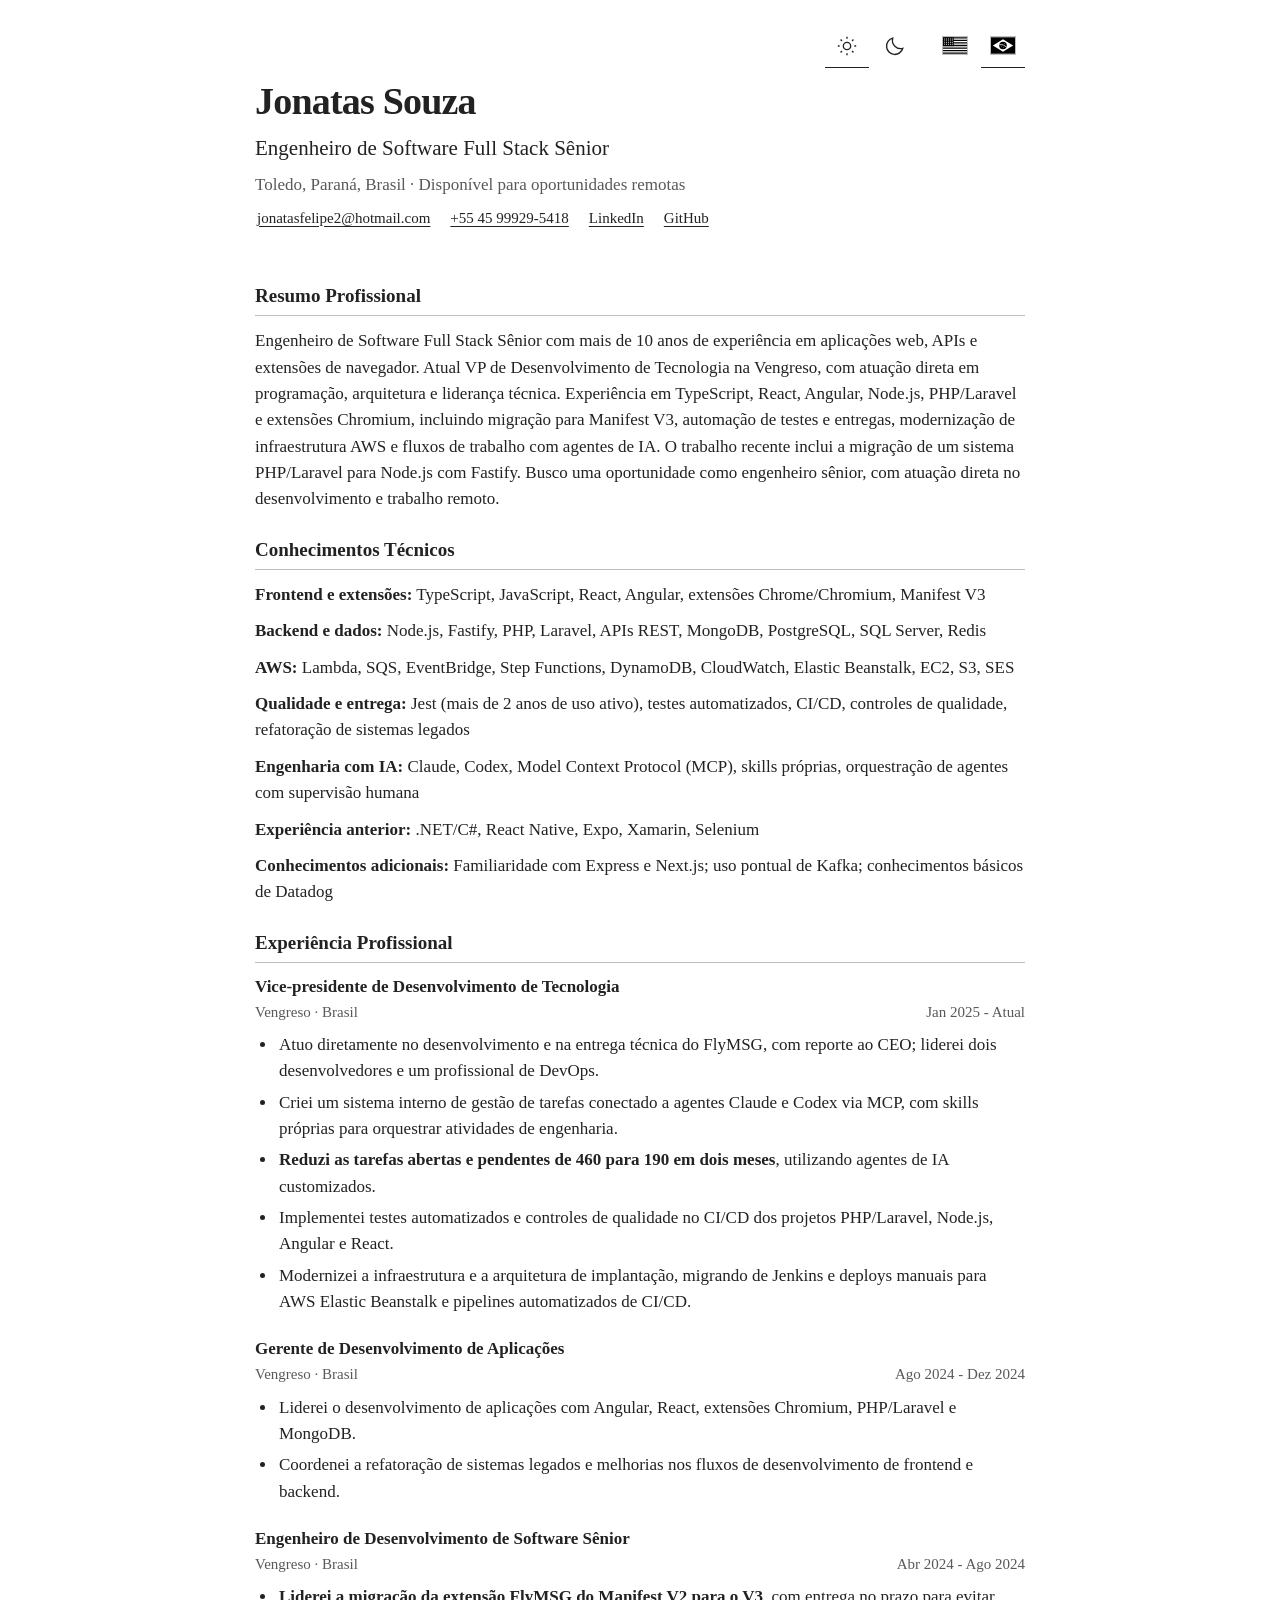
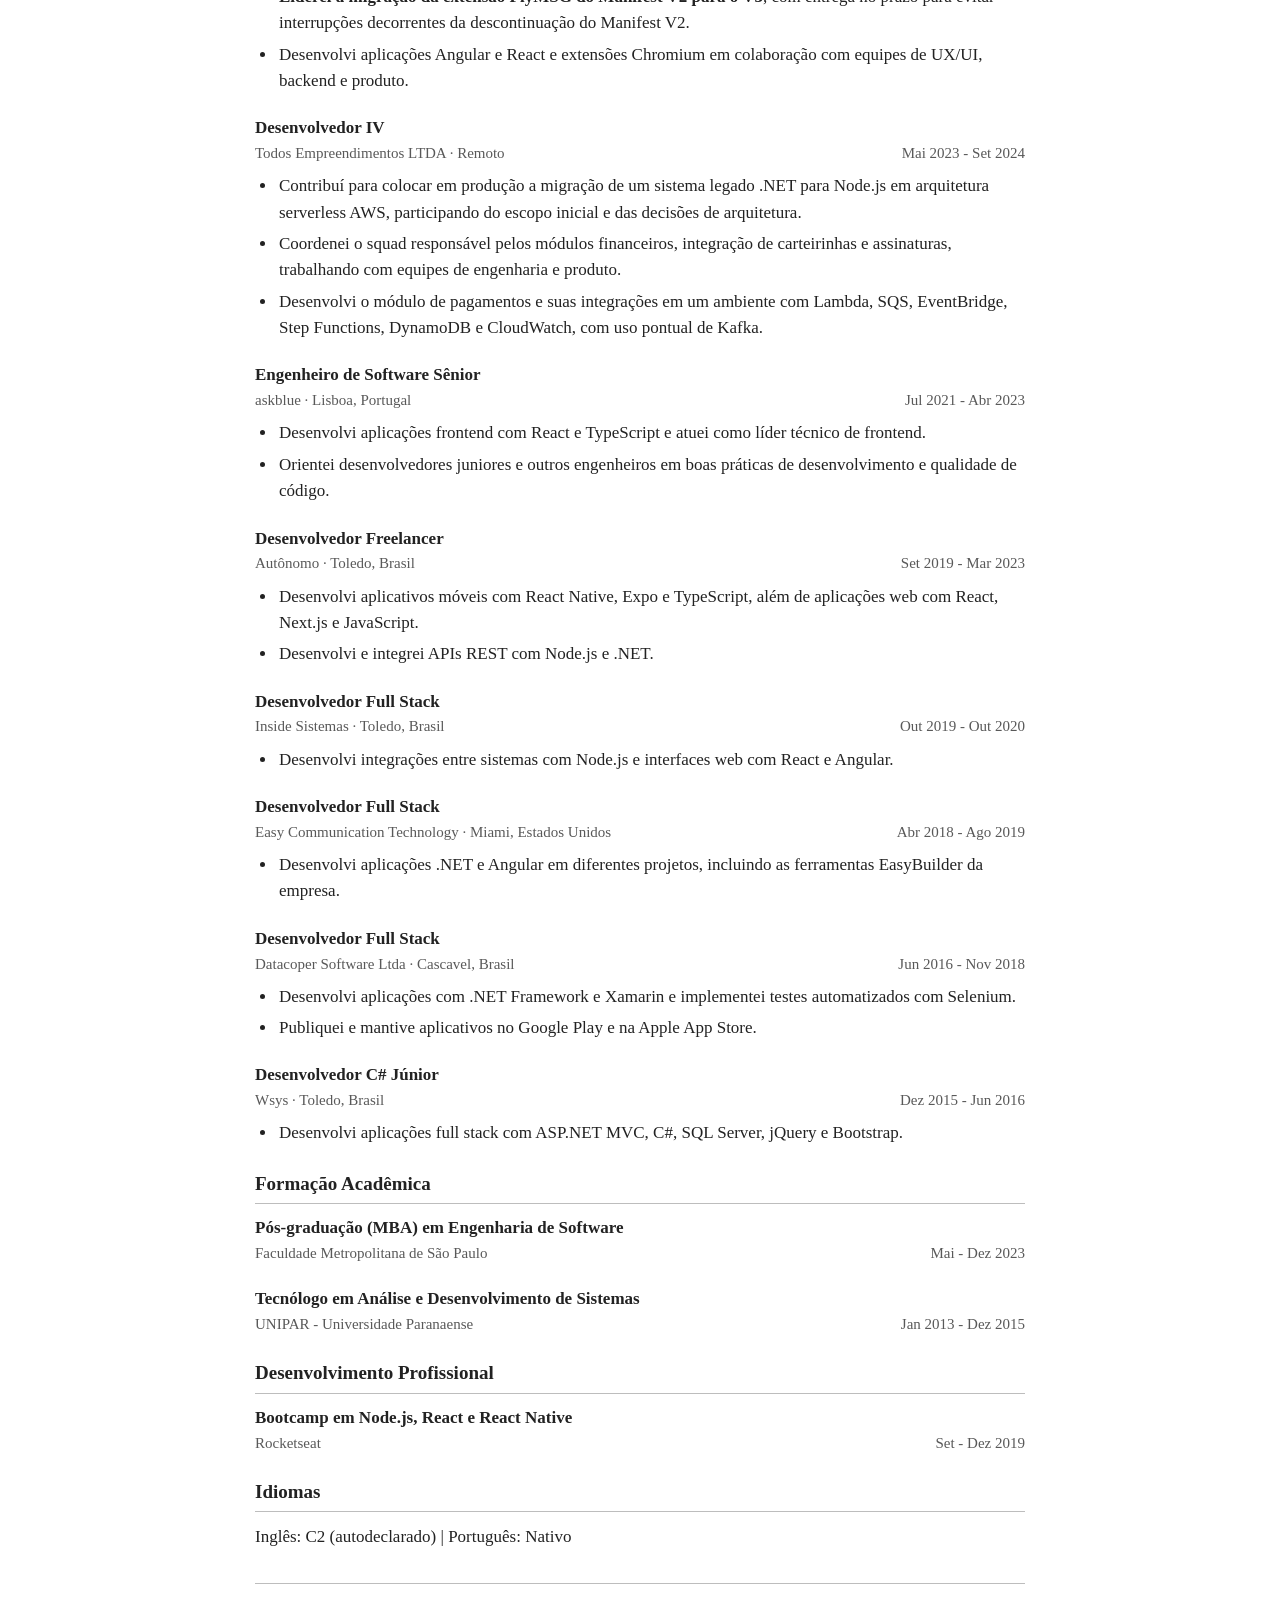
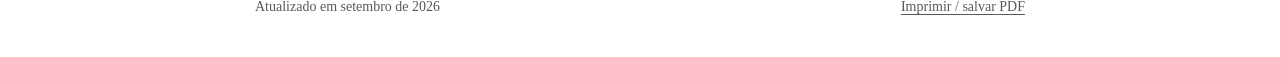
==== pt.html @ 39746ce7 "Redesign bilingual CV as a minimal text page with current career details" ====
<!doctype html>
<html lang="pt-BR" data-theme="light">
<head>
  <meta charset="utf-8">
  <meta name="viewport" content="width=device-width, initial-scale=1">
  <meta name="description" content="Jonatas Souza — Engenheiro de Software Full Stack Sênior. Mais de 10 anos de experiência em aplicações web, APIs e extensões. Node.js, TypeScript, AWS e engenharia com IA.">
  <meta name="color-scheme" content="light dark">
  <title>Jonatas Souza — Engenheiro de Software Full Stack Sênior</title>
  <link rel="canonical" href="https://joonatassouza.github.io/pt.html">
  <link rel="alternate" hreflang="en" href="https://joonatassouza.github.io/">
  <link rel="alternate" hreflang="pt-BR" href="https://joonatassouza.github.io/pt.html">
  <link rel="alternate" hreflang="x-default" href="https://joonatassouza.github.io/">
  <link rel="stylesheet" href="style.css">
  <script src="script.js" defer></script>
</head>
<body>
  <a class="skip-link" href="#cv">Ir para o currículo</a>
  <div class="page">
    <nav class="controls" aria-label="Aparência e idioma">
      <div class="theme-controls" hidden>
        <button type="button" data-set-theme="light" aria-label="Tema claro" title="Tema claro" aria-pressed="true"><svg viewBox="0 0 24 24" aria-hidden="true"><circle cx="12" cy="12" r="4"/><path d="M12 2v2m0 16v2M2 12h2m16 0h2M5 5l1.5 1.5m11 11L19 19M5 19l1.5-1.5m11-11L19 5"/></svg></button>
        <button type="button" data-set-theme="dark" aria-label="Tema escuro" title="Tema escuro" aria-pressed="false"><svg viewBox="0 0 24 24" aria-hidden="true"><path d="M20.5 14.5A9 9 0 0 1 9.5 3.5a9 9 0 1 0 11 11Z"/></svg></button>
      </div>
      <a href="index.html" lang="en" hreflang="en" aria-label="English" title="English"><svg class="flag" viewBox="0 0 38 26" aria-hidden="true"><path fill="white" d="M0 0h38v26H0z"/><path stroke="black" stroke-width="2" d="M0 1h38M0 5h38M0 9h38M0 13h38M0 17h38M0 21h38M0 25h38"/><path fill="black" d="M0 0h17v14H0z"/><path fill="white" d="M2 2h1.4v1.4h-1.4z M5 2h1.4v1.4h-1.4z M8 2h1.4v1.4h-1.4z M11 2h1.4v1.4h-1.4z M14 2h1.4v1.4h-1.4z M2 5h1.4v1.4h-1.4z M5 5h1.4v1.4h-1.4z M8 5h1.4v1.4h-1.4z M11 5h1.4v1.4h-1.4z M14 5h1.4v1.4h-1.4z M2 8h1.4v1.4h-1.4z M5 8h1.4v1.4h-1.4z M8 8h1.4v1.4h-1.4z M11 8h1.4v1.4h-1.4z M14 8h1.4v1.4h-1.4z M2 11h1.4v1.4h-1.4z M5 11h1.4v1.4h-1.4z M8 11h1.4v1.4h-1.4z M11 11h1.4v1.4h-1.4z M14 11h1.4v1.4h-1.4z"/></svg></a>
      <a href="pt.html" lang="pt-BR" hreflang="pt-BR" aria-label="Português brasileiro" title="Português brasileiro" aria-current="page"><svg class="flag" viewBox="0 0 38 26" aria-hidden="true"><path fill="black" d="M0 0h38v26H0z"/><path fill="white" d="m19 3 16 10-16 10L3 13Z"/><circle fill="black" cx="19" cy="13" r="6"/><path fill="none" stroke="white" stroke-width="1.2" d="M13.5 11.5q6-1 11 4"/><g fill="white"><circle cx="17" cy="15" r=".5"/><circle cx="20" cy="16" r=".5"/><circle cx="21" cy="10" r=".5"/></g></svg></a>
    </nav>
    <main id="cv">
      <header>
        <h1>Jonatas Souza</h1>
        <p class="subtitle">Engenheiro de Software Full Stack Sênior</p>
        <p class="location">Toledo, Paraná, Brasil · Disponível para oportunidades remotas</p>
        <ul class="contact" aria-label="Contato">
          <li><a href="mailto:jonatasfelipe2@hotmail.com">jonatasfelipe2@hotmail.com</a></li>
          <li><a href="https://wa.me/5545999295418">+55 45 99929-5418</a></li>
          <li><a href="https://www.linkedin.com/in/joonatassouza/">LinkedIn</a></li>
          <li><a href="https://github.com/joonatassouza">GitHub</a></li>
        </ul>
      </header>
      <section>
<h2>Resumo Profissional</h2>
<p>Engenheiro de Software Full Stack Sênior com mais de 10 anos de experiência em aplicações web, APIs e extensões de navegador. Atual VP de Desenvolvimento de Tecnologia na Vengreso, com atuação direta em programação, arquitetura e liderança técnica. Experiência em TypeScript, React, Angular, Node.js, PHP/Laravel e extensões Chromium, incluindo migração para Manifest V3, automação de testes e entregas, modernização de infraestrutura AWS e fluxos de trabalho com agentes de IA. O trabalho recente inclui a migração de um sistema PHP/Laravel para Node.js com Fastify. Busco uma oportunidade como engenheiro sênior, com atuação direta no desenvolvimento e trabalho remoto.</p>
</section>
<section>
<h2>Conhecimentos Técnicos</h2>
<p><strong>Frontend e extensões:</strong> TypeScript, JavaScript, React, Angular, extensões Chrome/Chromium, Manifest V3</p>
<p><strong>Backend e dados:</strong> Node.js, Fastify, PHP, Laravel, APIs REST, MongoDB, PostgreSQL, SQL Server, Redis</p>
<p><strong>AWS:</strong> Lambda, SQS, EventBridge, Step Functions, DynamoDB, CloudWatch, Elastic Beanstalk, EC2, S3, SES</p>
<p><strong>Qualidade e entrega:</strong> Jest (mais de 2 anos de uso ativo), testes automatizados, CI/CD, controles de qualidade, refatoração de sistemas legados</p>
<p><strong>Engenharia com IA:</strong> Claude, Codex, Model Context Protocol (MCP), skills próprias, orquestração de agentes com supervisão humana</p>
<p><strong>Experiência anterior:</strong> .NET/C#, React Native, Expo, Xamarin, Selenium</p>
<p><strong>Conhecimentos adicionais:</strong> Familiaridade com Express e Next.js; uso pontual de Kafka; conhecimentos básicos de Datadog</p>
</section>
<section>
<h2>Experiência Profissional</h2>
<article>
<h3>Vice-presidente de Desenvolvimento de Tecnologia</h3>
<p class="details"><span>Vengreso · Brasil</span><span>Jan 2025 - Atual</span></p>
<ul>
<li>Atuo diretamente no desenvolvimento e na entrega técnica do FlyMSG, com reporte ao CEO; liderei dois desenvolvedores e um profissional de DevOps.</li>
<li>Criei um sistema interno de gestão de tarefas conectado a agentes Claude e Codex via MCP, com skills próprias para orquestrar atividades de engenharia.</li>
<li><strong>Reduzi as tarefas abertas e pendentes de 460 para 190 em dois meses</strong>, utilizando agentes de IA customizados.</li>
<li>Implementei testes automatizados e controles de qualidade no CI/CD dos projetos PHP/Laravel, Node.js, Angular e React.</li>
<li>Modernizei a infraestrutura e a arquitetura de implantação, migrando de Jenkins e deploys manuais para AWS Elastic Beanstalk e pipelines automatizados de CI/CD.</li>
</ul>
</article>
<article>
<h3>Gerente de Desenvolvimento de Aplicações</h3>
<p class="details"><span>Vengreso · Brasil</span><span>Ago 2024 - Dez 2024</span></p>
<ul>
<li>Liderei o desenvolvimento de aplicações com Angular, React, extensões Chromium, PHP/Laravel e MongoDB.</li>
<li>Coordenei a refatoração de sistemas legados e melhorias nos fluxos de desenvolvimento de frontend e backend.</li>
</ul>
</article>
<article>
<h3>Engenheiro de Desenvolvimento de Software Sênior</h3>
<p class="details"><span>Vengreso · Brasil</span><span>Abr 2024 - Ago 2024</span></p>
<ul>
<li><strong>Liderei a migração da extensão FlyMSG do Manifest V2 para o V3</strong>, com entrega no prazo para evitar interrupções decorrentes da descontinuação do Manifest V2.</li>
<li>Desenvolvi aplicações Angular e React e extensões Chromium em colaboração com equipes de UX/UI, backend e produto.</li>
</ul>
</article>
<article>
<h3>Desenvolvedor IV</h3>
<p class="details"><span>Todos Empreendimentos LTDA · Remoto</span><span>Mai 2023 - Set 2024</span></p>
<ul>
<li>Contribuí para colocar em produção a migração de um sistema legado .NET para Node.js em arquitetura serverless AWS, participando do escopo inicial e das decisões de arquitetura.</li>
<li>Coordenei o squad responsável pelos módulos financeiros, integração de carteirinhas e assinaturas, trabalhando com equipes de engenharia e produto.</li>
<li>Desenvolvi o módulo de pagamentos e suas integrações em um ambiente com Lambda, SQS, EventBridge, Step Functions, DynamoDB e CloudWatch, com uso pontual de Kafka.</li>
</ul>
</article>
<article>
<h3>Engenheiro de Software Sênior</h3>
<p class="details"><span>askblue · Lisboa, Portugal</span><span>Jul 2021 - Abr 2023</span></p>
<ul>
<li>Desenvolvi aplicações frontend com React e TypeScript e atuei como líder técnico de frontend.</li>
<li>Orientei desenvolvedores juniores e outros engenheiros em boas práticas de desenvolvimento e qualidade de código.</li>
</ul>
</article>
<article>
<h3>Desenvolvedor Freelancer</h3>
<p class="details"><span>Autônomo · Toledo, Brasil</span><span>Set 2019 - Mar 2023</span></p>
<ul>
<li>Desenvolvi aplicativos móveis com React Native, Expo e TypeScript, além de aplicações web com React, Next.js e JavaScript.</li>
<li>Desenvolvi e integrei APIs REST com Node.js e .NET.</li>
</ul>
</article>
<article>
<h3>Desenvolvedor Full Stack</h3>
<p class="details"><span>Inside Sistemas · Toledo, Brasil</span><span>Out 2019 - Out 2020</span></p>
<ul>
<li>Desenvolvi integrações entre sistemas com Node.js e interfaces web com React e Angular.</li>
</ul>
</article>
<article>
<h3>Desenvolvedor Full Stack</h3>
<p class="details"><span>Easy Communication Technology · Miami, Estados Unidos</span><span>Abr 2018 - Ago 2019</span></p>
<ul>
<li>Desenvolvi aplicações .NET e Angular em diferentes projetos, incluindo as ferramentas EasyBuilder da empresa.</li>
</ul>
</article>
<article>
<h3>Desenvolvedor Full Stack</h3>
<p class="details"><span>Datacoper Software Ltda · Cascavel, Brasil</span><span>Jun 2016 - Nov 2018</span></p>
<ul>
<li>Desenvolvi aplicações com .NET Framework e Xamarin e implementei testes automatizados com Selenium.</li>
<li>Publiquei e mantive aplicativos no Google Play e na Apple App Store.</li>
</ul>
</article>
<article>
<h3>Desenvolvedor C# Júnior</h3>
<p class="details"><span>Wsys · Toledo, Brasil</span><span>Dez 2015 - Jun 2016</span></p>
<ul>
<li>Desenvolvi aplicações full stack com ASP.NET MVC, C#, SQL Server, jQuery e Bootstrap.</li>
</ul>
</article>
</section>
<section>
<h2>Formação Acadêmica</h2>
<article>
<h3>Pós-graduação (MBA) em Engenharia de Software</h3>
<p class="details"><span>Faculdade Metropolitana de São Paulo</span><span>Mai - Dez 2023</span></p>
</article>
<article>
<h3>Tecnólogo em Análise e Desenvolvimento de Sistemas</h3>
<p class="details"><span>UNIPAR - Universidade Paranaense</span><span>Jan 2013 - Dez 2015</span></p>
</article>
</section>
<section>
<h2>Desenvolvimento Profissional</h2>
<article>
<h3>Bootcamp em Node.js, React e React Native</h3>
<p class="details"><span>Rocketseat</span><span>Set - Dez 2019</span></p>
</article>
</section>
<section>
<h2>Idiomas</h2>
<p>Inglês: C2 (autodeclarado) | Português: Nativo</p>
</section>
    </main>
    <footer>
      <span>Atualizado em setembro de 2026</span>
      <button class="print-link" type="button" hidden>Imprimir / salvar PDF</button>
    </footer>
  </div>
</body>
</html>
---- style.css ----
:root {
  color-scheme: light;
  --paper: #fff;
  --ink: #222;
  --muted: #595959;
  --rule: #bdbdbd;
}
:root[data-theme="dark"] {
  color-scheme: dark;
  --paper: #191919;
  --ink: #e8e8e8;
  --muted: #b7b7b7;
  --rule: #626262;
}
* { box-sizing: border-box; }
[hidden] { display: none !important; }
body {
  margin: 0;
  background: var(--paper);
  color: var(--ink);
  font: 17px/1.55 Georgia, "Times New Roman", serif;
}
.page { max-width: 850px; margin: 0 auto; padding: 24px 40px 40px; }
a { color: inherit; text-underline-offset: 3px; text-decoration-thickness: 1px; }
a:hover { text-decoration-thickness: 2px; }
button { font: inherit; color: inherit; cursor: pointer; }
:focus-visible { outline: 2px solid var(--ink); outline-offset: 4px; }
.skip-link { position: absolute; top: 8px; left: 8px; background: var(--paper); padding: 8px; transform: translateY(-150%); }
.skip-link:focus { transform: none; }
.controls { display: flex; justify-content: flex-end; align-items: center; gap: 4px; margin-bottom: 12px; }
.theme-controls { display: flex; margin-right: 12px; gap: 4px; }
.controls a, .controls button {
  display: inline-flex; align-items: center; justify-content: center;
  width: 44px; height: 44px; padding: 9px;
  border: 0; border-bottom: 1px solid transparent; background: transparent;
}
.controls [aria-current="page"], .controls [aria-pressed="true"] { border-bottom-color: var(--ink); }
.controls svg { width: 22px; height: 22px; fill: none; stroke: currentColor; stroke-width: 1.5; }
.controls .flag { width: 27px; height: 19px; stroke: none; border: 1px solid var(--rule); }
header { padding-bottom: 24px; }
h1 { margin: 0; font-size: 38px; line-height: 1.15; letter-spacing: -.8px; }
.subtitle { font-size: 21px; margin: 8px 0; }
.location { color: var(--muted); margin: 0 0 8px; }
.contact { display: flex; flex-wrap: wrap; gap: 4px 18px; padding: 0; margin: 0; list-style: none; font-size: 15px; }
section { margin-top: 22px; }
h2 { font-size: 19px; margin: 0 0 12px; padding-bottom: 5px; border-bottom: 1px solid var(--rule); }
h3 { font-size: 17px; line-height: 1.4; margin: 0; }
p { margin: 0 0 10px; }
article { margin: 0 0 22px; }
.details { display: flex; justify-content: space-between; gap: 4px 20px; flex-wrap: wrap; color: var(--muted); font-size: 15px; margin: 2px 0 8px; }
ul { padding-left: 22px; margin: 8px 0 0; }
li { padding-left: 2px; margin-bottom: 5px; }
footer { display: flex; justify-content: space-between; gap: 16px; border-top: 1px solid var(--rule); margin-top: 32px; padding-top: 12px; color: var(--muted); font-size: 14px; }
.print-link { border: 0; background: transparent; padding: 0; text-decoration: underline; text-underline-offset: 3px; }
@media (max-width: 540px) {
  .page { padding: 12px 22px 28px; }
  h1 { font-size: 33px; }
  .subtitle { font-size: 19px; }
  .contact { flex-direction: column; }
  .details { flex-direction: column; gap: 0; }
  footer { flex-wrap: wrap; }
}
@page { size: A4; margin: 14mm; }
@media print {
  :root, :root[data-theme="dark"] { --paper: #fff; --ink: #000; --muted: #333; --rule: #999; color-scheme: light; }
  body { font-size: 10pt; line-height: 1.3; }
  .page { max-width: none; padding: 0; }
  .controls, .skip-link, footer { display: none; }
  header { padding-bottom: 6px; }
  h1 { font-size: 25pt; }
  .subtitle { font-size: 14pt; }
  .contact, .details { font-size: 9pt; }
  .contact { flex-direction: row; }
  .details { flex-direction: row; }
  h2 { font-size: 12pt; break-after: avoid; margin-bottom: 8px; }
  h3 { font-size: 10.5pt; }
  section { margin-top: 10px; }
  article { break-inside: avoid; margin-bottom: 10px; }
  p { margin-bottom: 4px; }
  li { margin-bottom: 3px; }
  .details { margin-bottom: 5px; }
  p, li { orphans: 3; widows: 3; }
  a { text-decoration: none; }
}
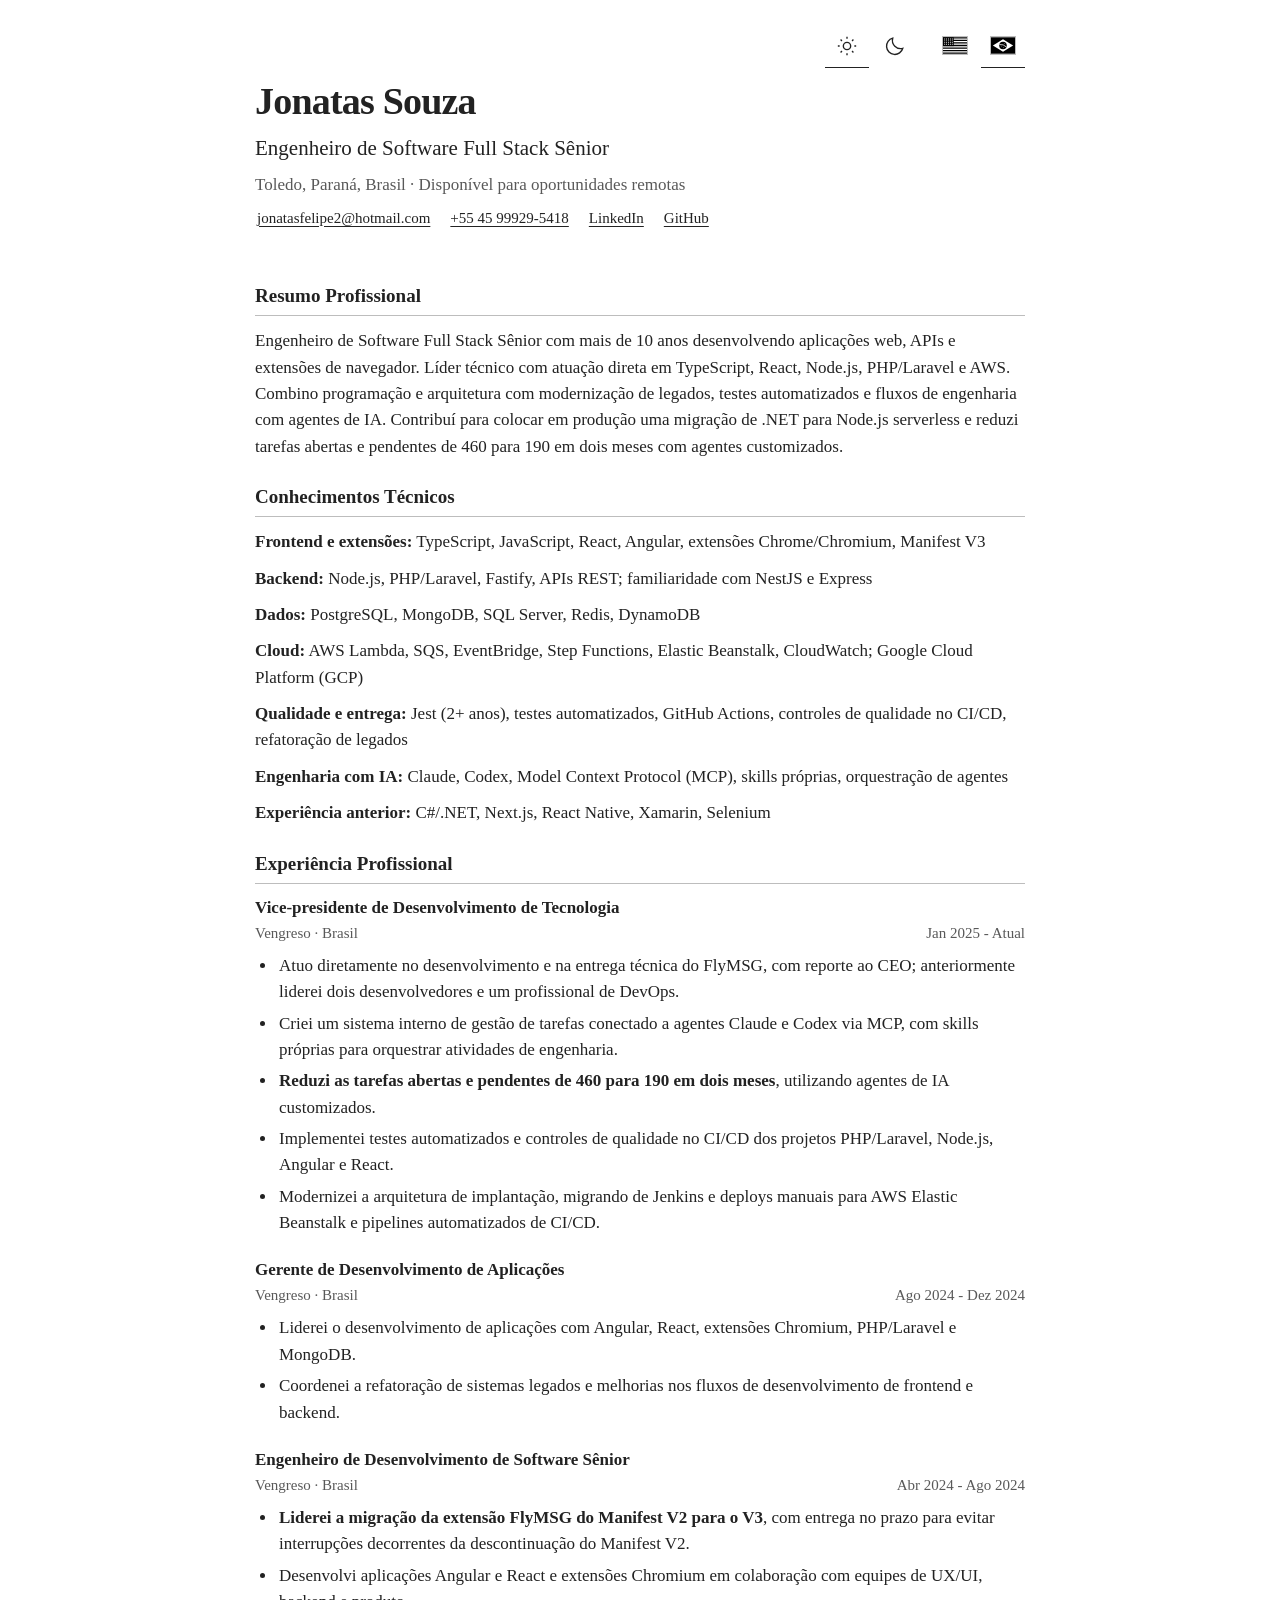
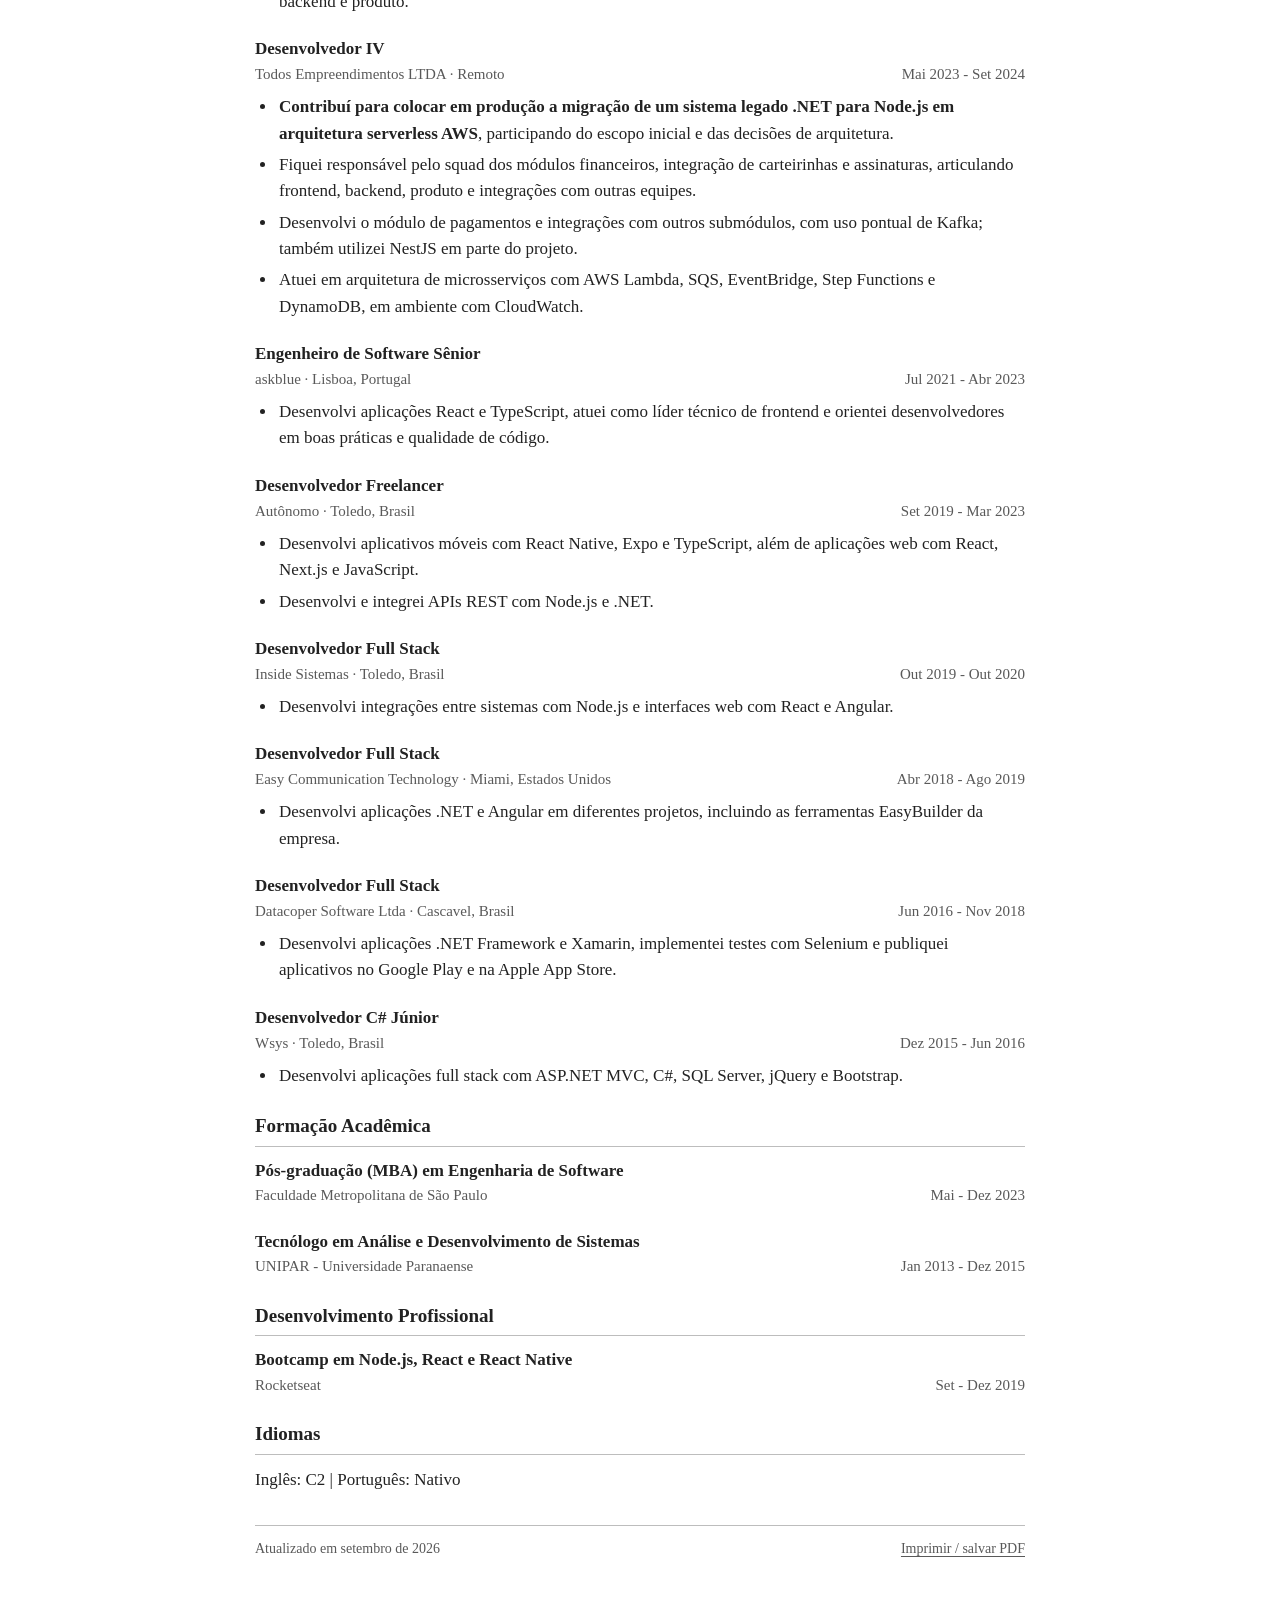
==== commit 772ea7fc: "Refresh bilingual CV with verified skills and clearer engineering positioning" ====
--- a/pt.html
+++ b/pt.html
@@ -38,17 +38,17 @@
       </header>
       <section>
 <h2>Resumo Profissional</h2>
-<p>Engenheiro de Software Full Stack Sênior com mais de 10 anos de experiência em aplicações web, APIs e extensões de navegador. Atual VP de Desenvolvimento de Tecnologia na Vengreso, com atuação direta em programação, arquitetura e liderança técnica. Experiência em TypeScript, React, Angular, Node.js, PHP/Laravel e extensões Chromium, incluindo migração para Manifest V3, automação de testes e entregas, modernização de infraestrutura AWS e fluxos de trabalho com agentes de IA. O trabalho recente inclui a migração de um sistema PHP/Laravel para Node.js com Fastify. Busco uma oportunidade como engenheiro sênior, com atuação direta no desenvolvimento e trabalho remoto.</p>
+<p>Engenheiro de Software Full Stack Sênior com mais de 10 anos desenvolvendo aplicações web, APIs e extensões de navegador. Líder técnico com atuação direta em TypeScript, React, Node.js, PHP/Laravel e AWS. Combino programação e arquitetura com modernização de legados, testes automatizados e fluxos de engenharia com agentes de IA. Contribuí para colocar em produção uma migração de .NET para Node.js serverless e reduzi tarefas abertas e pendentes de 460 para 190 em dois meses com agentes customizados.</p>
 </section>
 <section>
 <h2>Conhecimentos Técnicos</h2>
 <p><strong>Frontend e extensões:</strong> TypeScript, JavaScript, React, Angular, extensões Chrome/Chromium, Manifest V3</p>
-<p><strong>Backend e dados:</strong> Node.js, Fastify, PHP, Laravel, APIs REST, MongoDB, PostgreSQL, SQL Server, Redis</p>
-<p><strong>AWS:</strong> Lambda, SQS, EventBridge, Step Functions, DynamoDB, CloudWatch, Elastic Beanstalk, EC2, S3, SES</p>
-<p><strong>Qualidade e entrega:</strong> Jest (mais de 2 anos de uso ativo), testes automatizados, CI/CD, controles de qualidade, refatoração de sistemas legados</p>
-<p><strong>Engenharia com IA:</strong> Claude, Codex, Model Context Protocol (MCP), skills próprias, orquestração de agentes com supervisão humana</p>
-<p><strong>Experiência anterior:</strong> .NET/C#, React Native, Expo, Xamarin, Selenium</p>
-<p><strong>Conhecimentos adicionais:</strong> Familiaridade com Express e Next.js; uso pontual de Kafka; conhecimentos básicos de Datadog</p>
+<p><strong>Backend:</strong> Node.js, PHP/Laravel, Fastify, APIs REST; familiaridade com NestJS e Express</p>
+<p><strong>Dados:</strong> PostgreSQL, MongoDB, SQL Server, Redis, DynamoDB</p>
+<p><strong>Cloud:</strong> AWS Lambda, SQS, EventBridge, Step Functions, Elastic Beanstalk, CloudWatch; Google Cloud Platform (GCP)</p>
+<p><strong>Qualidade e entrega:</strong> Jest (2+ anos), testes automatizados, GitHub Actions, controles de qualidade no CI/CD, refatoração de legados</p>
+<p><strong>Engenharia com IA:</strong> Claude, Codex, Model Context Protocol (MCP), skills próprias, orquestração de agentes</p>
+<p><strong>Experiência anterior:</strong> C#/.NET, Next.js, React Native, Xamarin, Selenium</p>
 </section>
 <section>
 <h2>Experiência Profissional</h2>
@@ -56,11 +56,11 @@
 <h3>Vice-presidente de Desenvolvimento de Tecnologia</h3>
 <p class="details"><span>Vengreso · Brasil</span><span>Jan 2025 - Atual</span></p>
 <ul>
-<li>Atuo diretamente no desenvolvimento e na entrega técnica do FlyMSG, com reporte ao CEO; liderei dois desenvolvedores e um profissional de DevOps.</li>
+<li>Atuo diretamente no desenvolvimento e na entrega técnica do FlyMSG, com reporte ao CEO; anteriormente liderei dois desenvolvedores e um profissional de DevOps.</li>
 <li>Criei um sistema interno de gestão de tarefas conectado a agentes Claude e Codex via MCP, com skills próprias para orquestrar atividades de engenharia.</li>
 <li><strong>Reduzi as tarefas abertas e pendentes de 460 para 190 em dois meses</strong>, utilizando agentes de IA customizados.</li>
 <li>Implementei testes automatizados e controles de qualidade no CI/CD dos projetos PHP/Laravel, Node.js, Angular e React.</li>
-<li>Modernizei a infraestrutura e a arquitetura de implantação, migrando de Jenkins e deploys manuais para AWS Elastic Beanstalk e pipelines automatizados de CI/CD.</li>
+<li>Modernizei a arquitetura de implantação, migrando de Jenkins e deploys manuais para AWS Elastic Beanstalk e pipelines automatizados de CI/CD.</li>
 </ul>
 </article>
 <article>
@@ -83,17 +83,17 @@
 <h3>Desenvolvedor IV</h3>
 <p class="details"><span>Todos Empreendimentos LTDA · Remoto</span><span>Mai 2023 - Set 2024</span></p>
 <ul>
-<li>Contribuí para colocar em produção a migração de um sistema legado .NET para Node.js em arquitetura serverless AWS, participando do escopo inicial e das decisões de arquitetura.</li>
-<li>Coordenei o squad responsável pelos módulos financeiros, integração de carteirinhas e assinaturas, trabalhando com equipes de engenharia e produto.</li>
-<li>Desenvolvi o módulo de pagamentos e suas integrações em um ambiente com Lambda, SQS, EventBridge, Step Functions, DynamoDB e CloudWatch, com uso pontual de Kafka.</li>
+<li><strong>Contribuí para colocar em produção a migração de um sistema legado .NET para Node.js em arquitetura serverless AWS</strong>, participando do escopo inicial e das decisões de arquitetura.</li>
+<li>Fiquei responsável pelo squad dos módulos financeiros, integração de carteirinhas e assinaturas, articulando frontend, backend, produto e integrações com outras equipes.</li>
+<li>Desenvolvi o módulo de pagamentos e integrações com outros submódulos, com uso pontual de Kafka; também utilizei NestJS em parte do projeto.</li>
+<li>Atuei em arquitetura de microsserviços com AWS Lambda, SQS, EventBridge, Step Functions e DynamoDB, em ambiente com CloudWatch.</li>
 </ul>
 </article>
 <article>
 <h3>Engenheiro de Software Sênior</h3>
 <p class="details"><span>askblue · Lisboa, Portugal</span><span>Jul 2021 - Abr 2023</span></p>
 <ul>
-<li>Desenvolvi aplicações frontend com React e TypeScript e atuei como líder técnico de frontend.</li>
-<li>Orientei desenvolvedores juniores e outros engenheiros em boas práticas de desenvolvimento e qualidade de código.</li>
+<li>Desenvolvi aplicações React e TypeScript, atuei como líder técnico de frontend e orientei desenvolvedores em boas práticas e qualidade de código.</li>
 </ul>
 </article>
 <article>
@@ -122,8 +122,7 @@
 <h3>Desenvolvedor Full Stack</h3>
 <p class="details"><span>Datacoper Software Ltda · Cascavel, Brasil</span><span>Jun 2016 - Nov 2018</span></p>
 <ul>
-<li>Desenvolvi aplicações com .NET Framework e Xamarin e implementei testes automatizados com Selenium.</li>
-<li>Publiquei e mantive aplicativos no Google Play e na Apple App Store.</li>
+<li>Desenvolvi aplicações .NET Framework e Xamarin, implementei testes com Selenium e publiquei aplicativos no Google Play e na Apple App Store.</li>
 </ul>
 </article>
 <article>
@@ -154,7 +153,7 @@
 </section>
 <section>
 <h2>Idiomas</h2>
-<p>Inglês: C2 (autodeclarado) | Português: Nativo</p>
+<p>Inglês: C2 | Português: Nativo</p>
 </section>
     </main>
     <footer>
